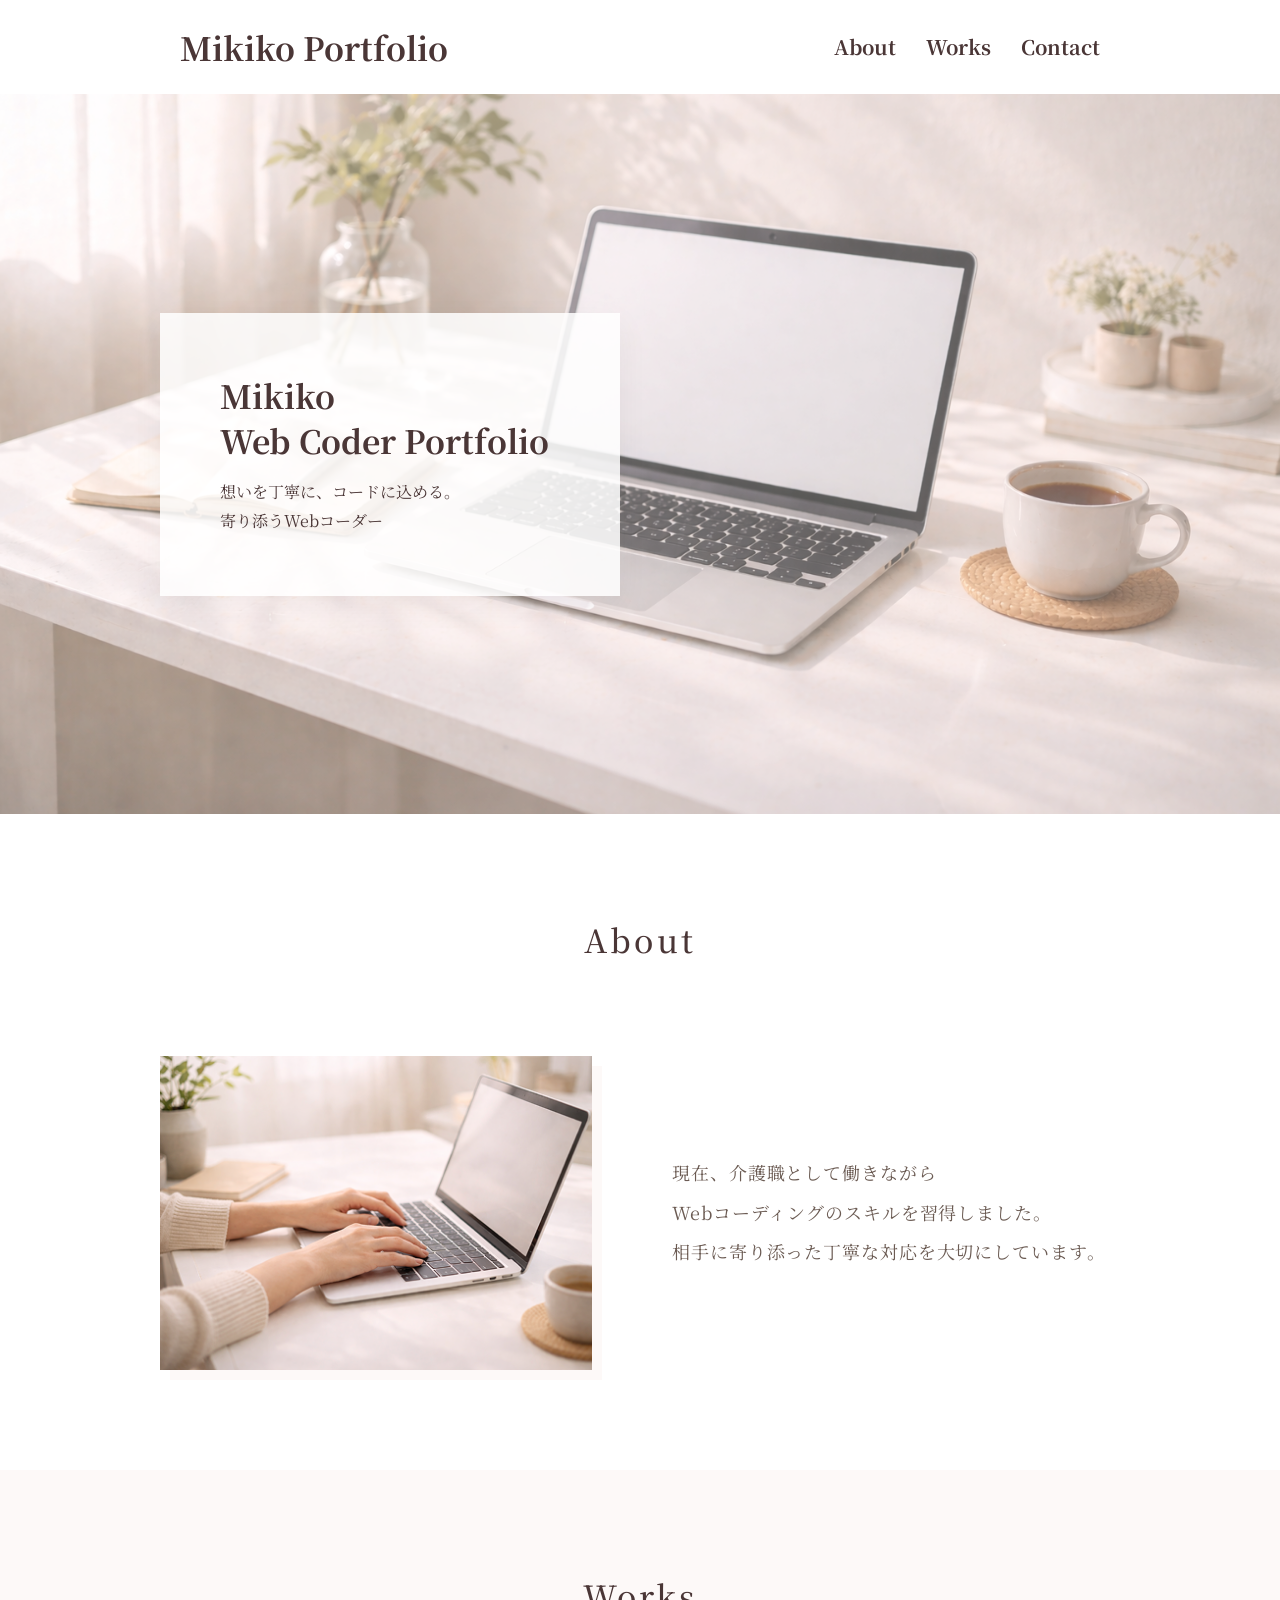
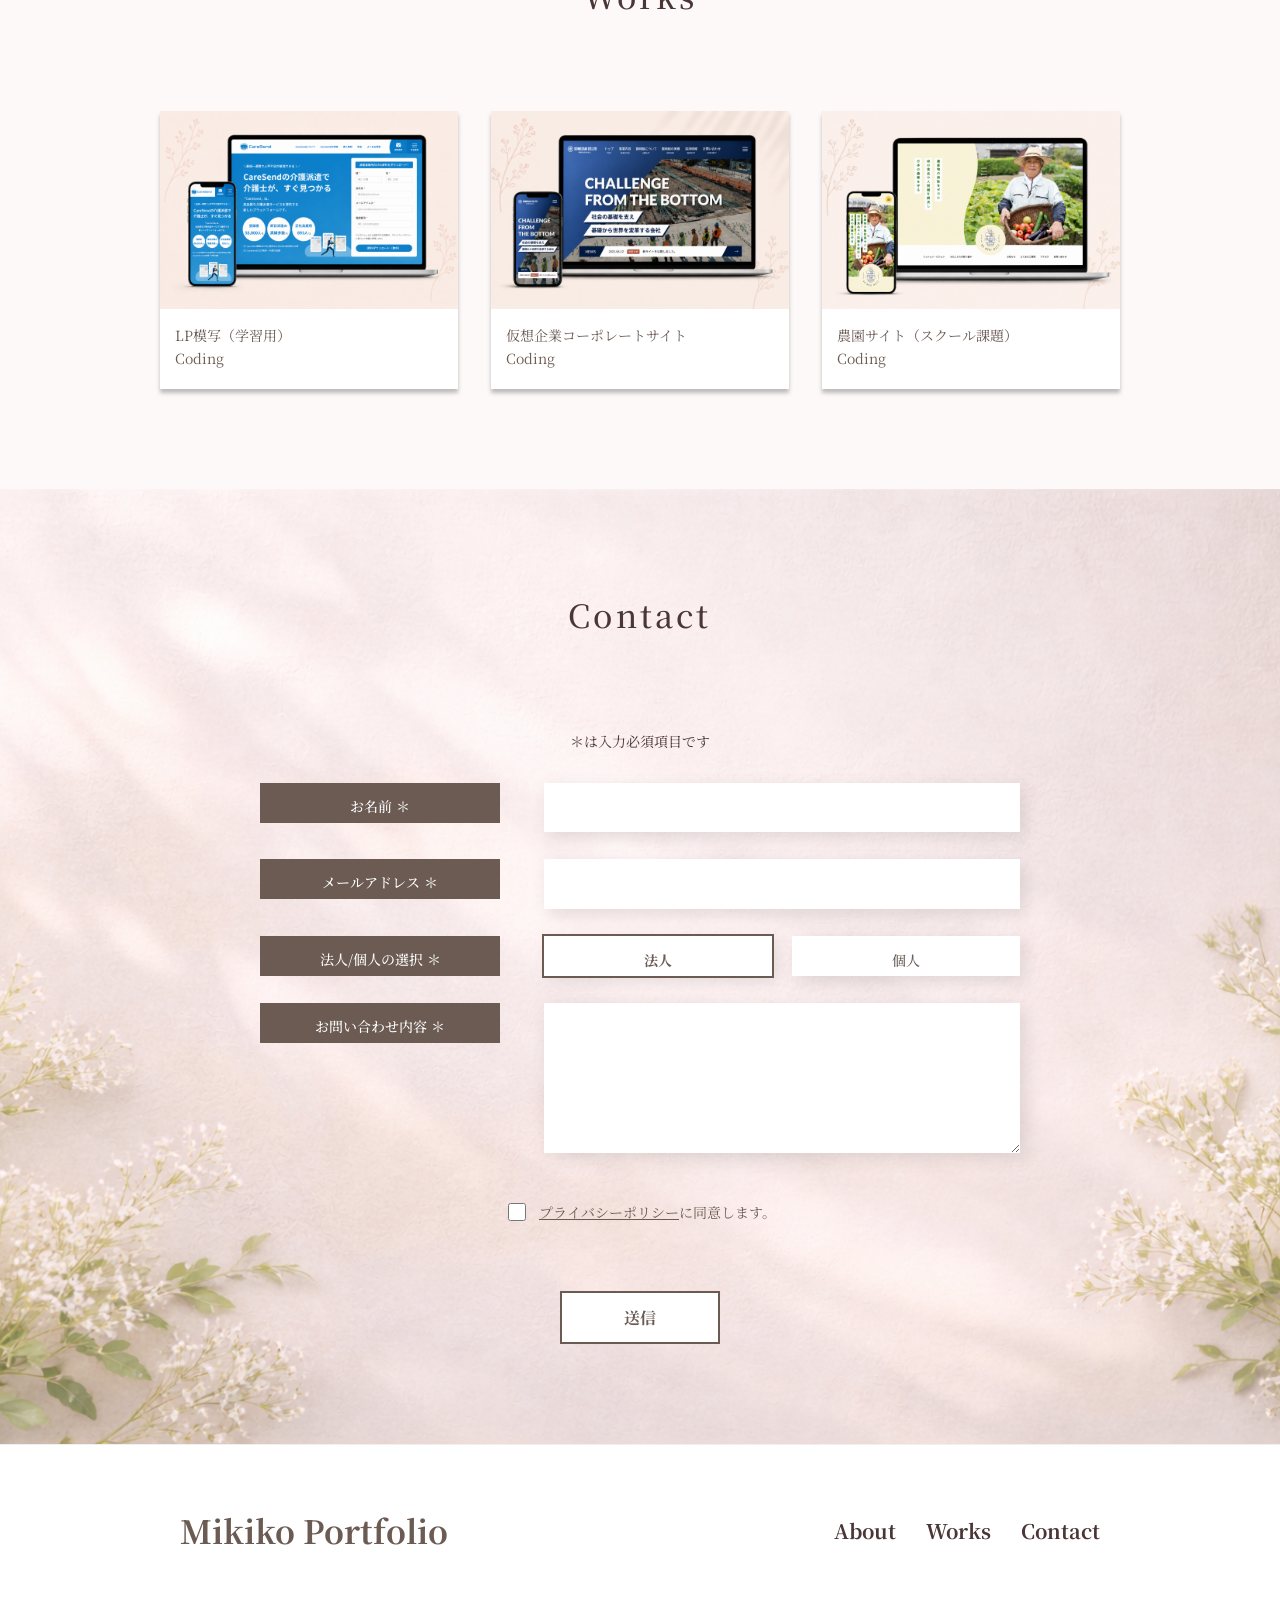
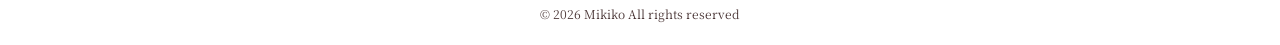
==== index.html @ df4f46ea "portfolio" ====
<!doctype html>
<html lang="ja">
  <head>
    <meta charset="UTF-8" />
    <meta name="viewport" content="width=device-width, initial-scale=1.0" />
    <meta name="robots" content="noindex" />
    <title>Mikiko Portfolio</title>
    <!-- Google　font読み込み -->
    <link rel="preconnect" href="https://fonts.googleapis.com" />
    <link rel="preconnect" href="https://fonts.gstatic.com" crossorigin />
    <link
      href="https://fonts.googleapis.com/css2?family=Noto+Serif+JP:wght@400;500;700&display=swap"
      rel="stylesheet"
    />
    <!-- CSS読み込み -->
    <link rel="stylesheet" href="./css/reset.css" />
    <link href="https://unpkg.com/aos@2.3.1/dist/aos.css" rel="stylesheet" />
    <link rel="stylesheet" href="./css/style.css" />
  </head>
  <body>
    <header class="header">
      <div class="header__inner">
        <div class="header__logo">
          <a href="index.html">Mikiko Portfolio </a>
        </div>
        <nav class="header__nav">
          <ul class="nav__list">
            <li class="nav__item"><a href="about.html">About</a></li>
            <li class="nav__item"><a href="works.html">Works</a></li>
            <li class="nav__item"><a href="contact.html">Contact</a></li>
          </ul>
        </nav>
        <div class="hamburger">
          <span class="hamburger__bar"></span>
          <span class="hamburger__bar"></span>
          <span class="hamburger__bar"></span>
        </div>
        <nav class="drawer__nav">
          <ul class="drawer__nav-list">
            <li class="drawer__nav-list">
              <a href="about.html">About</a>
              <span>私について</span>
            </li>
            <li class="drawer__nav-list">
              <a href="works.html">Works</a>
              <span>制作実績</span>
            </li>
            <li class="drawer__nav-list">
              <a href="contact.html">Contact</a>
              <span>お問い合わせ</span>
            </li>
          </ul>
        </nav>
        <div class="drawer__overlay"></div>
      </div>
    </header>

    <main>
      <section class="mv">
        <div class="mv__bg"></div>
        <div class="mv__inner">
          <div class="mv__content">
            <p class="mv__title">
              Mikiko <br />
              Web Coder Portfolio
            </p>
            <p class="mv__text">
              想いを丁寧に、コードに込める。<br />
              寄り添うWebコーダー
            </p>
          </div>
        </div>
      </section>

      <section id="about" class="about" data-aos="fade-up">
        <div class="about__inner">
          <h2 class="sec__ttl">About</h2>
          <div class="about__content">
            <div
              class="about__image"
              data-aos="fade-right"
              data-aos-duration="1200"
            >
              <img src="./img/about__image.png" alt="優雅な作業の瞬間" />
            </div>
            <div
              class="about__text"
              data-aos="fade-left"
              data-aos-duration="1200"
              data-aos-delay="200"
            >
              現在、介護職として働きながら<br />
              Webコーディングのスキルを習得しました。 <br />
              相手に寄り添った丁寧な対応を大切にしています。
            </div>
          </div>
        </div>
      </section>

      <section id="works" class="works" data-aos="fade-up">
        <div class="works__inner">
          <h2 class="sec__ttl">Works</h2>
          <div class="works__content">
            <ul class="works__list">
              <li class="works__item" data-aos="fade-up" data-aos-delay="100">
                <div class="works__imge">
                  <a href="./img/works_1 (1).png" class="js-modal">
                    <img src="./img/works__image4.png" alt="" />
                  </a>
                </div>
                <p class="works__text">
                  LP模写（学習用） <br />
                  Coding
                </p>
              </li>
              <li class="works__item" data-aos="fade-up" data-aos-delay="200">
                <div class="works__imge">
                  <a href="./img/works_1 (2).png" class="js-modal">
                    <img src="./img/works__image5.png" alt=""
                  /></a>
                </div>
                <p class="works__text">
                  仮想企業コーポレートサイト <br />
                  Coding
                </p>
              </li>
              <li class="works__item" data-aos="fade-up" data-aos-delay="300">
                <div class="works__imge">
                  <a href="./img/works_1 (3).png" class="js-modal">
                    <img src="./img/works__image6.png" alt=""
                  /></a>
                </div>
                <p class="works__text">
                  農園サイト（スクール課題） <br />
                  Coding
                </p>
              </li>
            </ul>
          </div>
        </div>
      </section>

      <section id="contact" class="contact" data-aos="fade-up">
        <div class="contact__inner">
          <h2 class="sec__ttl">Contact</h2>
          <div
            class="frm-container"
            data-aos="zoom-in-up"
            data-aos-duration="1000"
          >
            <p class="contact__text">＊は入力必須項目です</p>
            <div class="form-inner">
              <div class="form-group">
                <label for="your-name">お名前 ＊</label>
                <input type="text" id="your-name" name="your-name" />
              </div>
              <div class="form-group">
                <label for="your-email">メールアドレス ＊</label>
                <input type="email" id="your-email" name="your-email" />
              </div>
              <div class="form-group">
                <label for="your-name">法人/個人の選択 ＊</label>
                <div class="form-select">
                  <div class="form-radio">
                    <input
                      type="radio"
                      id="type-corporete"
                      name="your-type"
                      value="法人"
                      checked
                    />
                    <label for="type-corporete">法人</label>
                  </div>
                  <div class="form-radio">
                    <input
                      type="radio"
                      id="type-individual"
                      name="your-type"
                      value="個人"
                    />
                    <label for="type-individual">個人</label>
                  </div>
                </div>
              </div>
              <div class="form-group">
                <label for="your-message">お問い合わせ内容 ＊</label>
                <textarea id="your-massage" name="your-messge"></textarea>
              </div>

              <div class="form-privacy">
                <label class="form-privacy__label">
                  <input type="checkbox" name="privacy" required />
                  <span class="form-privacy__text">
                    <a href="privacy.html" target="_blank"
                      >プライバシーポリシー</a
                    >に同意します。
                  </span>
                </label>
              </div>

              <button type="submit" class="form-btn">送信</button>
            </div>
          </div>
        </div>
      </section>
    </main>

    <footer class="footer">
      <div class="footer__inner">
        <div class="footer__logo">
          <a href="index.html"></a>Mikiko Portfolio
        </div>
        <nav class="footer__nav">
          <ul class="footer__list">
            <li class="footer__item"><a href="#about">About</a></li>
            <li class="footer__item"><a href="#works">Works</a></li>
            <li class="footer__item"><a href="#contact">Contact</a></li>
          </ul>
        </nav>

        <p class="footer__copyright">
          <small>© 2026 Mikiko All rights reserved</small>
        </p>
      </div>
    </footer>
    <script src="./js/script.js"></script>
    <script src="https://unpkg.com/aos@2.3.1/dist/aos.js"></script>
    <script>
      AOS.init({
        offset: 100, // スクロールしてから動くまでの距離
        duration: 1000, // アニメーションにかける時間(ミリ秒)
        easing: "ease", // 動き方
        once: true, // 一回きり（スクロールを戻しても消えない）
      });
    </script>
  </body>
</html>
---- css/style.css ----
@charset "UTF-8";
/* ===========================
 ここから About ページ専用のスタイル
   =========================== */
.about-page .mv {
  position: relative;
  height: 720px;
  width: 100%;
  overflow: hidden;
  display: -webkit-box;
  display: -ms-flexbox;
  display: flex;
  -webkit-box-align: center;
      -ms-flex-align: center;
          align-items: center;
}
.about-page .mv__bg {
  position: absolute;
  top: 0;
  left: 0;
  width: 100%;
  height: 100%;
  background: url("../img/about__mv.png") center/cover no-repeat;
  -webkit-animation: mvZoom 20s ease-in-out infinite;
          animation: mvZoom 20s ease-in-out infinite;
  z-index: 1;
}
.about-page .mv::after {
  content: "";
  position: absolute;
  inset: 0;
  background: rgba(255, 255, 255, 0.3);
  z-index: 2;
}
.about-page .mv__inner {
  position: relative;
  z-index: 10;
  width: 100%;
  max-width: 1000px;
  margin: 0 auto;
  padding: 0 20px;
}
.about-page .mv__content {
  background-color: rgba(255, 255, 255, 0.85);
  padding: 60px;
  width: 320px;
  -webkit-box-shadow: 0 10px 30px rgba(0, 0, 0, 0.05);
          box-shadow: 0 10px 30px rgba(0, 0, 0, 0.05);
  -webkit-animation: fadeUp 1.5s ease forwards;
          animation: fadeUp 1.5s ease forwards;
}
@media screen and (min-width: 1025px) {
  .about-page .mv__content {
    width: 460px;
  }
}
.about-page .mv__title {
  font-size: 26px;
  font-weight: 700;
  line-height: 1.4;
  margin-bottom: 16px;
}
.about-page .mv__title::after {
  content: "";
  display: block;
  width: 40px;
  height: 2px;
  background: #e8b8ad;
  margin-top: 10px;
  margin-left: auto;
  margin-right: auto;
}
@media screen and (min-width: 768px) {
  .about-page .mv__title::after {
    margin-left: 0;
  }
}
@media screen and (min-width: 1025px) {
  .about-page .mv__title {
    font-size: 32px;
  }
}
.about-page .mv__text {
  font-size: 16px;
  line-height: 1.8;
}
@-webkit-keyframes mvZoom {
  0% {
    -webkit-transform: scale(1);
            transform: scale(1);
  }
  50% {
    -webkit-transform: scale(1.1);
            transform: scale(1.1);
  }
  100% {
    -webkit-transform: scale(1);
            transform: scale(1);
  }
}
@keyframes mvZoom {
  0% {
    -webkit-transform: scale(1);
            transform: scale(1);
  }
  50% {
    -webkit-transform: scale(1.1);
            transform: scale(1.1);
  }
  100% {
    -webkit-transform: scale(1);
            transform: scale(1);
  }
}
@-webkit-keyframes fadeUp {
  from {
    opacity: 0;
    -webkit-transform: translateY(30px);
            transform: translateY(30px);
  }
  to {
    opacity: 1;
    -webkit-transform: translateY(0);
            transform: translateY(0);
  }
}
@keyframes fadeUp {
  from {
    opacity: 0;
    -webkit-transform: translateY(30px);
            transform: translateY(30px);
  }
  to {
    opacity: 1;
    -webkit-transform: translateY(0);
            transform: translateY(0);
  }
}
@media screen and (max-width: 768px) {
  .about-page .mv {
    height: 450px;
  }
  .about-page .mv__content {
    padding: 24px;
    margin: 0 auto;
    text-align: center;
  }
  .about-page .mv__title {
    font-size: 24px;
  }
  .about-page .mv__text {
    font-size: 18px;
  }
}
.about-page {
  /* ===========================
  skills スキル
   =========================== */
}
.about-page .skills {
  padding: 100px 0;
  background-color: #fff;
}
.about-page .skills__inner {
  max-width: 1000px;
  margin: 0 auto;
  padding: 0 20px;
}
.about-page .skills__list {
  display: -webkit-box;
  display: -ms-flexbox;
  display: flex;
  -webkit-box-pack: justify;
      -ms-flex-pack: justify;
          justify-content: space-between;
  gap: 20px;
}
@media screen and (max-width: 767px) {
  .about-page .skills__list {
    -webkit-box-orient: vertical;
    -webkit-box-direction: normal;
        -ms-flex-direction: column;
            flex-direction: column;
    -webkit-box-align: center;
        -ms-flex-align: center;
            align-items: center;
  }
}
.about-page .skills__item {
  -webkit-box-flex: 0;
      -ms-flex: 0 0 23%;
          flex: 0 0 23%;
  text-align: center;
  padding-bottom: 20px;
}
@media screen and (max-width: 767px) {
  .about-page .skills__item {
    width: 100%;
  }
}
.about-page .skills__icon {
  width: 100px;
  height: 100px;
  margin: 0 auto 20px;
  display: -webkit-box;
  display: -ms-flexbox;
  display: flex;
  -webkit-box-align: center;
      -ms-flex-align: center;
          align-items: center;
  -webkit-box-pack: center;
      -ms-flex-pack: center;
          justify-content: center;
}
.about-page .skills__icon img {
  width: 150px;
  height: auto;
  display: block;
}
.about-page .skills__title {
  font-size: 16px;
  font-weight: bold;
  margin-bottom: 15px;
  line-height: 1.4;
}
.about-page .skills__text {
  font-size: 14px;
  line-height: 1.6;
}
.about-page {
  /* ===========================
   制作スタンス
   =========================== */
}
.about-page .stance {
  padding: 100px 0 0;
  background-color: #FDF9F8;
}
.about-page .stance__inner {
  max-width: 1000px;
  margin: 0 auto;
  padding: 0 20px;
}
.about-page .stance__content {
  display: -webkit-box;
  display: -ms-flexbox;
  display: flex;
  -webkit-box-align: center;
      -ms-flex-align: center;
          align-items: center;
  -webkit-box-pack: center;
      -ms-flex-pack: center;
          justify-content: center;
  gap: 50px;
}
@media screen and (max-width: 767px) {
  .about-page .stance__content {
    -webkit-box-orient: vertical;
    -webkit-box-direction: normal;
        -ms-flex-direction: column;
            flex-direction: column;
    gap: 30px;
  }
}
.about-page .stance__image {
  -webkit-box-flex: 0;
      -ms-flex: 0 0 50%;
          flex: 0 0 50%;
  position: relative;
  margin-right: calc(50% - 50vw);
  width: auto;
}
.about-page .stance__image img {
  width: 100%;
  height: auto;
  display: block;
  -o-object-fit: cover;
     object-fit: cover;
  mask-image: -webkit-gradient(linear, right top, left top, color-stop(80%, black), to(transparent));
  mask-image: linear-gradient(to left, black 80%, transparent 100%);
  -webkit-mask-image: -webkit-gradient(linear, right top, left top, color-stop(80%, black), to(transparent));
  -webkit-mask-image: linear-gradient(to left, black 80%, transparent 100%);
}
.about-page .stance__text {
  -webkit-box-flex: 1;
      -ms-flex: 1;
          flex: 1;
  text-align: left;
  font-family: "Noto Serif JP", serif;
  font-size: 16px;
  line-height: 2.2;
  color: #6B5B53;
  letter-spacing: 0.05em;
}
@media screen and (min-width: 1025px) {
  .about-page .stance__text {
    font-size: 18px;
  }
}
.about-page {
  /* ===========================
    profile 目標
   =========================== */
}
.about-page .profile {
  padding: 80px 0;
}
.about-page .profile__inner {
  width: min(100% - 40px, 1080px);
  margin: 0 auto;
  display: grid;
  grid-template-columns: 1fr;
  gap: 60px;
  position: relative;
}
@media screen and (min-width: 1025px) {
  .about-page .profile__inner {
    grid-template-columns: 1fr 1fr;
    gap: 48px;
  }
}
.about-page .profile__inner::before {
  content: "";
  position: absolute;
  top: 0;
  bottom: 0;
  left: 50%;
  width: 1px;
  background: #e8ddd8;
}
@media screen and (max-width: 767px) {
  .about-page .profile__inner::before {
    display: none;
  }
}
.about-page .profile__block {
  display: -webkit-box;
  display: -ms-flexbox;
  display: flex;
  -webkit-box-align: center;
      -ms-flex-align: center;
          align-items: center;
  -webkit-box-pack: justify;
      -ms-flex-pack: justify;
          justify-content: space-between;
  gap: 32px;
}
@media screen and (min-width: 1025px) {
  .about-page .profile__block {
    -webkit-box-pack: justify;
        -ms-flex-pack: justify;
            justify-content: space-between;
  }
}
.about-page .profile .sec__ttl {
  text-align: left;
}
.about-page .profile .sec__ttl::after {
  content: "";
  display: block;
  width: 40px;
  height: 2px;
  background: #e8b8ad;
  margin-top: 10px;
}
.about-page .profile__text {
  font-size: 14px;
  line-height: 2;
}
.about-page .profile__image {
  -ms-flex-negative: 0;
      flex-shrink: 0;
  overflow: hidden;
}
.about-page .profile__image img {
  width: 100%;
  height: 100%;
  -o-object-fit: cover;
     object-fit: cover;
  display: block;
}
.about-page .profile__image--square {
  width: 180px;
  height: 180px;
}
.about-page .profile__image--circle {
  width: 180px;
  height: 180px;
  border-radius: 50%;
}
.about-page {
  /* ===========================
  thanks セクション（インナー幅に合わせる版）
  =========================== */
}
.about-page .thanks {
  background: #fdf6f5;
  padding: 80px 0;
}
.about-page .thanks__inner {
  /* 他のセクションと共通のインナー幅に合わせる */
  width: min(100% - 40px, 1080px);
  margin: 0 auto;
  display: -webkit-box;
  display: -ms-flexbox;
  display: flex;
  -webkit-box-orient: horizontal;
  -webkit-box-direction: normal;
      -ms-flex-direction: row;
          flex-direction: row;
  -webkit-box-pack: justify;
      -ms-flex-pack: justify;
          justify-content: space-between;
  -webkit-box-align: center;
      -ms-flex-align: center;
          align-items: center;
}
.about-page .thanks__icon {
  width: 60px;
  height: auto;
  -ms-flex-negative: 0;
      flex-shrink: 0;
}
.about-page .thanks__icon:first-child {
  -webkit-transform: rotate(10deg);
          transform: rotate(10deg);
}
.about-page .thanks__icon:last-child {
  -webkit-transform: scaleX(-1) rotate(10deg);
          transform: scaleX(-1) rotate(10deg);
}
.about-page .thanks__text {
  text-align: center;
  /* テキストがアイコンに近すぎないよう、最低限の余白を確保 */
  padding: 0 20px;
}
.about-page .thanks__text p {
  font-size: 15px;
  line-height: 2;
  margin: 0;
  color: #5c514d;
}
.about-page {
  /* スマホ用調整 */
}
@media screen and (max-width: 767px) {
  .about-page .thanks {
    padding: 50px 0;
  }
  .about-page .thanks__inner {
    /* スマホでは間隔を space-between ではなく gap に戻すと綺麗です */
    -webkit-box-pack: center;
        -ms-flex-pack: center;
            justify-content: center;
    gap: 20px;
  }
  .about-page .thanks__icon {
    width: 35px;
  }
  .about-page .thanks__text p {
    font-size: 13px;
  }
}

/* ===========================
 ここから Works ページ専用のスタイル
   =========================== */
.works-page .mv {
  position: relative;
  height: 720px;
  width: 100%;
  overflow: hidden;
  display: -webkit-box;
  display: -ms-flexbox;
  display: flex;
  -webkit-box-align: center;
      -ms-flex-align: center;
          align-items: center;
}
.works-page .mv__bg {
  position: absolute;
  top: 0;
  left: 0;
  width: 100%;
  height: 100%;
  background: url("../img/works_mv.png") center/cover no-repeat;
  -webkit-animation: mvZoom 20s ease-in-out infinite;
          animation: mvZoom 20s ease-in-out infinite;
  z-index: 1;
}
.works-page .mv::after {
  content: "";
  position: absolute;
  inset: 0;
  background: rgba(255, 255, 255, 0.3);
  z-index: 2;
}
.works-page .mv__inner {
  position: relative;
  z-index: 10;
  width: 100%;
  max-width: 1000px;
  margin: 0 auto;
  padding: 0 20px;
}
.works-page .mv__content {
  background-color: rgba(255, 255, 255, 0.85);
  padding: 60px;
  width: 320px;
  -webkit-box-shadow: 0 10px 30px rgba(0, 0, 0, 0.05);
          box-shadow: 0 10px 30px rgba(0, 0, 0, 0.05);
  -webkit-animation: fadeUp 1.5s ease forwards;
          animation: fadeUp 1.5s ease forwards;
}
@media screen and (min-width: 1025px) {
  .works-page .mv__content {
    width: 460px;
  }
}
.works-page .mv__title {
  font-size: 26px;
  font-weight: 700;
  line-height: 1.4;
  margin-bottom: 16px;
}
.works-page .mv__title::after {
  content: "";
  display: block;
  width: 40px;
  height: 2px;
  background: #e8b8ad;
  margin-top: 10px;
  margin-left: auto;
  margin-right: auto;
}
@media screen and (min-width: 768px) {
  .works-page .mv__title::after {
    margin-left: 0;
  }
}
@media screen and (min-width: 1025px) {
  .works-page .mv__title {
    font-size: 32px;
  }
}
.works-page .mv__text {
  font-size: 16px;
  line-height: 1.8;
}
@keyframes mvZoom {
  0% {
    -webkit-transform: scale(1);
            transform: scale(1);
  }
  50% {
    -webkit-transform: scale(1.1);
            transform: scale(1.1);
  }
  100% {
    -webkit-transform: scale(1);
            transform: scale(1);
  }
}
@keyframes fadeUp {
  from {
    opacity: 0;
    -webkit-transform: translateY(30px);
            transform: translateY(30px);
  }
  to {
    opacity: 1;
    -webkit-transform: translateY(0);
            transform: translateY(0);
  }
}
@media screen and (max-width: 768px) {
  .works-page .mv {
    height: 450px;
  }
  .works-page .mv__content {
    padding: 24px;
    margin: 0 auto;
    text-align: center;
  }
  .works-page .mv__title {
    font-size: 24px;
  }
  .works-page .mv__text {
    font-size: 18px;
  }
}
.works-page {
  /* ===========================
    Works ページ専用スタイル修正
    =========================== */
}
.works-page .works__dtl {
  padding: 80px 0;
  background-color: #fff;
}
.works-page .works__dtl-inner {
  width: min(100% - 40px, 1080px);
  margin: 0 auto;
}
.works-page .works__dtl-content {
  margin-top: 60px;
  display: -webkit-box;
  display: -ms-flexbox;
  display: flex;
  -webkit-box-orient: vertical;
  -webkit-box-direction: normal;
      -ms-flex-direction: column;
          flex-direction: column;
  gap: 80px;
}
@media screen and (min-width: 1025px) {
  .works-page .works__dtl-content {
    gap: 120px;
  }
}
.works-page .works-item {
  display: -webkit-box;
  display: -ms-flexbox;
  display: flex;
  -webkit-box-orient: vertical;
  -webkit-box-direction: normal;
      -ms-flex-direction: column;
          flex-direction: column;
  gap: 24px;
}
@media screen and (min-width: 1025px) {
  .works-page .works-item {
    -webkit-box-orient: horizontal;
    -webkit-box-direction: normal;
        -ms-flex-direction: row;
            flex-direction: row;
    -webkit-box-align: start;
        -ms-flex-align: start;
            align-items: flex-start;
    gap: 60px;
  }
}
.works-page .works-item__image {
  width: 100%;
}
@media screen and (min-width: 1025px) {
  .works-page .works-item__image {
    width: 50%;
  }
}
.works-page .works-item__image img {
  width: 100%;
  height: auto;
  display: block;
  -webkit-transition: -webkit-transform 0.3s ease;
  transition: -webkit-transform 0.3s ease;
  transition: transform 0.3s ease;
  transition: transform 0.3s ease, -webkit-transform 0.3s ease;
  border-radius: 5px;
}
.works-page .works-item__image img:hover {
  -webkit-transform: scale(1.02);
          transform: scale(1.02);
}
.works-page .works-item__body {
  width: 100%;
}
@media screen and (min-width: 1025px) {
  .works-page .works-item__body {
    width: 50%;
  }
}
.works-page .works-item__title {
  font-size: 18px;
  font-weight: 700;
  line-height: 1.5;
  margin-bottom: 24px;
  color: #333;
}
@media screen and (min-width: 1025px) {
  .works-page .works-item__title {
    font-size: 22px;
  }
}
.works-page .works-item__info {
  margin-bottom: 30px;
}
.works-page .works-item__info-row {
  display: -webkit-box;
  display: -ms-flexbox;
  display: flex;
  font-size: 14px;
  line-height: 1.8;
  margin-bottom: 8px;
}
.works-page .works-item__info-row dt {
  font-weight: 700;
  width: 6em;
  -ms-flex-negative: 0;
      flex-shrink: 0;
}
.works-page .works-item__info-row dd {
  margin-left: 0;
  color: #555;
}
.works-page .works-item__text {
  font-size: 15px;
  line-height: 1.8;
  color: #444;
  text-align: justify;
}
@media screen and (max-width: 767px) {
  .works-page .works__dtl {
    padding: 50px 0;
  }
  .works-page .works__dtl-content {
    margin-top: 40px;
  }
  .works-page .works-item__title {
    margin-bottom: 16px;
  }
  .works-page .works-item__info {
    margin-bottom: 20px;
  }
}

/* ===========================
 ここから Works ページ専用のスタイル
   =========================== */
.contact-page .mv {
  position: relative;
  height: 720px;
  width: 100%;
  overflow: hidden;
  display: -webkit-box;
  display: -ms-flexbox;
  display: flex;
  -webkit-box-align: center;
      -ms-flex-align: center;
          align-items: center;
}
.contact-page .mv__bg {
  position: absolute;
  top: 0;
  left: 0;
  width: 100%;
  height: 100%;
  background: url("../img/contact_mv.png") center/cover no-repeat;
  -webkit-animation: mvZoom 20s ease-in-out infinite;
          animation: mvZoom 20s ease-in-out infinite;
  z-index: 1;
}
.contact-page .mv::after {
  content: "";
  position: absolute;
  inset: 0;
  background: rgba(255, 255, 255, 0.3);
  z-index: 2;
}
.contact-page .mv__inner {
  position: relative;
  z-index: 10;
  width: 100%;
  max-width: 1000px;
  margin: 0 auto;
  padding: 0 20px;
}
.contact-page .mv__content {
  background-color: rgba(255, 255, 255, 0.85);
  padding: 60px;
  width: 320px;
  -webkit-box-shadow: 0 10px 30px rgba(0, 0, 0, 0.05);
          box-shadow: 0 10px 30px rgba(0, 0, 0, 0.05);
  -webkit-animation: fadeUp 1.5s ease forwards;
          animation: fadeUp 1.5s ease forwards;
}
@media screen and (min-width: 1025px) {
  .contact-page .mv__content {
    width: 460px;
  }
}
.contact-page .mv__title {
  font-size: 26px;
  font-weight: 700;
  line-height: 1.4;
  margin-bottom: 16px;
}
.contact-page .mv__title::after {
  content: "";
  display: block;
  width: 40px;
  height: 2px;
  background: #e8b8ad;
  margin-top: 10px;
  margin-left: auto;
  margin-right: auto;
}
@media screen and (min-width: 768px) {
  .contact-page .mv__title::after {
    margin-left: 0;
  }
}
@media screen and (min-width: 1025px) {
  .contact-page .mv__title {
    font-size: 32px;
  }
}
.contact-page .mv__text {
  font-size: 16px;
  line-height: 1.8;
}
@keyframes mvZoom {
  0% {
    -webkit-transform: scale(1);
            transform: scale(1);
  }
  50% {
    -webkit-transform: scale(1.1);
            transform: scale(1.1);
  }
  100% {
    -webkit-transform: scale(1);
            transform: scale(1);
  }
}
@keyframes fadeUp {
  from {
    opacity: 0;
    -webkit-transform: translateY(30px);
            transform: translateY(30px);
  }
  to {
    opacity: 1;
    -webkit-transform: translateY(0);
            transform: translateY(0);
  }
}
@media screen and (max-width: 768px) {
  .contact-page .mv {
    height: 450px;
  }
  .contact-page .mv__content {
    padding: 24px;
    margin: 0 auto;
    text-align: center;
  }
  .contact-page .mv__title {
    font-size: 24px;
  }
  .contact-page .mv__text {
    font-size: 18px;
  }
}
.contact-page {
  /* ===========================
  skills スキル
   =========================== */
}
.contact-page .skills {
  padding: 100px 0;
  background-color: #fff;
}
.contact-page .skills__inner {
  max-width: 1000px;
  margin: 0 auto;
  padding: 0 20px;
}
.contact-page .skills__list {
  display: -webkit-box;
  display: -ms-flexbox;
  display: flex;
  -webkit-box-pack: justify;
      -ms-flex-pack: justify;
          justify-content: space-between;
  gap: 20px;
}
@media screen and (max-width: 767px) {
  .contact-page .skills__list {
    -webkit-box-orient: vertical;
    -webkit-box-direction: normal;
        -ms-flex-direction: column;
            flex-direction: column;
    -webkit-box-align: center;
        -ms-flex-align: center;
            align-items: center;
  }
}
.contact-page .skills__item {
  -webkit-box-flex: 0;
      -ms-flex: 0 0 23%;
          flex: 0 0 23%;
  text-align: center;
  padding-bottom: 20px;
}
@media screen and (max-width: 767px) {
  .contact-page .skills__item {
    width: 100%;
  }
}
.contact-page .skills__icon {
  width: 100px;
  height: 100px;
  margin: 0 auto 20px;
  display: -webkit-box;
  display: -ms-flexbox;
  display: flex;
  -webkit-box-align: center;
      -ms-flex-align: center;
          align-items: center;
  -webkit-box-pack: center;
      -ms-flex-pack: center;
          justify-content: center;
}
.contact-page .skills__icon img {
  width: 150px;
  height: auto;
  display: block;
}
.contact-page .skills__title {
  font-size: 16px;
  font-weight: bold;
  margin-bottom: 15px;
  line-height: 1.4;
}
.contact-page .skills__text {
  font-size: 14px;
  line-height: 1.6;
}
.contact-page {
  /* ===========================
   制作スタンス
   =========================== */
}
.contact-page .stance {
  padding: 100px 0 0;
  background-color: #FDF9F8;
}
.contact-page .stance__inner {
  max-width: 1000px;
  margin: 0 auto;
  padding: 0 20px;
}
.contact-page .stance__content {
  display: -webkit-box;
  display: -ms-flexbox;
  display: flex;
  -webkit-box-align: center;
      -ms-flex-align: center;
          align-items: center;
  -webkit-box-pack: center;
      -ms-flex-pack: center;
          justify-content: center;
  gap: 50px;
}
@media screen and (max-width: 767px) {
  .contact-page .stance__content {
    -webkit-box-orient: vertical;
    -webkit-box-direction: normal;
        -ms-flex-direction: column;
            flex-direction: column;
    gap: 30px;
  }
}
.contact-page .stance__image {
  -webkit-box-flex: 0;
      -ms-flex: 0 0 50%;
          flex: 0 0 50%;
  position: relative;
  margin-right: calc(50% - 50vw);
  width: auto;
}
.contact-page .stance__image img {
  width: 100%;
  height: auto;
  display: block;
  -o-object-fit: cover;
     object-fit: cover;
  mask-image: -webkit-gradient(linear, right top, left top, color-stop(80%, black), to(transparent));
  mask-image: linear-gradient(to left, black 80%, transparent 100%);
  -webkit-mask-image: -webkit-gradient(linear, right top, left top, color-stop(80%, black), to(transparent));
  -webkit-mask-image: linear-gradient(to left, black 80%, transparent 100%);
}
.contact-page .stance__text {
  -webkit-box-flex: 1;
      -ms-flex: 1;
          flex: 1;
  text-align: left;
  font-family: "Noto Serif JP", serif;
  font-size: 16px;
  line-height: 2.2;
  color: #6B5B53;
  letter-spacing: 0.05em;
}
@media screen and (min-width: 1025px) {
  .contact-page .stance__text {
    font-size: 18px;
  }
}
.contact-page {
  /* ===========================
    profile 目標
   =========================== */
}
.contact-page .profile {
  padding: 80px 0;
}
.contact-page .profile__inner {
  width: min(100% - 40px, 1080px);
  margin: 0 auto;
  display: grid;
  grid-template-columns: 1fr;
  gap: 60px;
  position: relative;
}
@media screen and (min-width: 1025px) {
  .contact-page .profile__inner {
    grid-template-columns: 1fr 1fr;
    gap: 48px;
  }
}
.contact-page .profile__inner::before {
  content: "";
  position: absolute;
  top: 0;
  bottom: 0;
  left: 50%;
  width: 1px;
  background: #e8ddd8;
}
@media screen and (max-width: 767px) {
  .contact-page .profile__inner::before {
    display: none;
  }
}
.contact-page .profile__block {
  display: -webkit-box;
  display: -ms-flexbox;
  display: flex;
  -webkit-box-align: center;
      -ms-flex-align: center;
          align-items: center;
  -webkit-box-pack: justify;
      -ms-flex-pack: justify;
          justify-content: space-between;
  gap: 32px;
}
@media screen and (min-width: 1025px) {
  .contact-page .profile__block {
    -webkit-box-pack: justify;
        -ms-flex-pack: justify;
            justify-content: space-between;
  }
}
.contact-page .profile .sec__ttl {
  text-align: left;
}
.contact-page .profile .sec__ttl::after {
  content: "";
  display: block;
  width: 40px;
  height: 2px;
  background: #e8b8ad;
  margin-top: 10px;
}
.contact-page .profile__text {
  font-size: 14px;
  line-height: 2;
}
.contact-page .profile__image {
  -ms-flex-negative: 0;
      flex-shrink: 0;
  overflow: hidden;
}
.contact-page .profile__image img {
  width: 100%;
  height: 100%;
  -o-object-fit: cover;
     object-fit: cover;
  display: block;
}
.contact-page .profile__image--square {
  width: 180px;
  height: 180px;
}
.contact-page .profile__image--circle {
  width: 180px;
  height: 180px;
  border-radius: 50%;
}
.contact-page {
  /* ===========================
  thanks
     =========================== */
}
.contact-page .thanks {
  background: #fdf6f5;
  padding: 50px 20px;
  display: -webkit-box;
  display: -ms-flexbox;
  display: flex;
  -webkit-box-pack: center;
      -ms-flex-pack: center;
          justify-content: center;
  -webkit-box-align: center;
      -ms-flex-align: center;
          align-items: center;
  gap: 30px;
}
.contact-page .thanks__icon {
  width: 50px;
  height: auto;
  -o-object-fit: contain;
     object-fit: contain;
}
.contact-page .thanks__icon:last-child {
  /* もし「左右反転させてから傾けたい」場合はこちら */
  -webkit-transform: scaleX(-1) rotate(-10deg);
          transform: scaleX(-1) rotate(-10deg);
}
.contact-page .thanks__text {
  text-align: center;
}
.contact-page .thanks__text p {
  font-size: 14px;
  line-height: 1.8;
  margin: 0;
  color: #666;
}
.contact-page {
  /* スマホ用：アイコンを小さくするか、非表示にする */
}
@media (max-width: 600px) {
  .contact-page .thanks {
    gap: 15px;
  }
  .contact-page .thanks__icon {
    width: 30px;
  }
  .contact-page .thanks__text p {
    font-size: 12px;
  }
}

*,
*::before,
*::after {
  -webkit-box-sizing: border-box;
          box-sizing: border-box;
  font-family: "Noto Serif JP", serif !important;
}

body {
  font-family: "Noto Sans JP", sans-serif;
  color: #4A3636;
  line-height: 1.6;
  background-color: #fff;
}

/* ===========================
共通部分
セクションタイトル 
   =========================== */
.sec__ttl {
  font-family: "Noto Serif JP", serif;
  text-align: center;
  font-style: 32px;
  font-weight: 500;
  margin-bottom: 80px;
}
@media screen and (min-width: 1025px) {
  .sec__ttl {
    font-size: 32px;
    margin-bottom: 90px;
    letter-spacing: 0.1em;
  }
}

/* ===========================
 header ヘッダー
   =========================== */
.header {
  width: 100%;
  background-color: #fff;
  position: sticky;
  top: 0;
  z-index: 100;
}
.header__inner {
  max-width: 960px;
  margin: 0 auto;
  padding: 20px;
  display: -webkit-box;
  display: -ms-flexbox;
  display: flex;
  -webkit-box-pack: justify;
      -ms-flex-pack: justify;
          justify-content: space-between;
  -webkit-box-align: center;
      -ms-flex-align: center;
          align-items: center;
}
.header__logo a {
  font-size: 20px;
  font-weight: 700;
  text-decoration: none;
}
@media screen and (min-width: 1025px) {
  .header__logo a {
    font-size: 32px;
    line-height: 1.7;
  }
}
.header__nav .nav__list {
  display: none;
}
@media screen and (min-width: 1025px) {
  .header__nav .nav__list {
    display: -webkit-box;
    display: -ms-flexbox;
    display: flex;
    gap: 30px;
    list-style: none;
  }
}
.header__nav .nav__item a {
  text-decoration: none;
  font-size: 20px;
  font-weight: 700;
  -webkit-transition: opacity 0.3s;
  transition: opacity 0.3s;
}
.header__nav .nav__item a:hover {
  opacity: 0.6;
}
.header .hamburger {
  width: 30px;
  height: 24px;
  position: relative;
  background: none;
  border: none;
  cursor: pointer;
  display: block;
  z-index: 101;
}
@media screen and (min-width: 768px) {
  .header .hamburger {
    display: none;
  }
}
.header .hamburger__bar {
  position: absolute;
  left: 0;
  width: 100%;
  height: 2px;
  background-color: #6B5B53;
  -webkit-transition: all 0.3s;
  transition: all 0.3s;
}
.header .hamburger__bar:nth-child(1) {
  top: 0;
}
.header .hamburger__bar:nth-child(2) {
  top: 50%;
  -webkit-transform: translateY(-50%);
          transform: translateY(-50%);
}
.header .hamburger__bar:nth-child(3) {
  bottom: 0;
}
.header .hamburger.is-open .hamburger__bar:nth-child(1) {
  -webkit-transform: translateY(11px) rotate(45deg);
          transform: translateY(11px) rotate(45deg);
}
.header .hamburger.is-open .hamburger__bar:nth-child(2) {
  opacity: 0;
}
.header .hamburger.is-open .hamburger__bar:nth-child(3) {
  -webkit-transform: translateY(-11px) rotate(-45deg);
          transform: translateY(-11px) rotate(-45deg);
}
.header .drawer__nav {
  position: fixed;
  top: 0;
  right: 0;
  width: 320px;
  height: 100vh;
  background-color: #fcf8f7;
  text-align: center;
  z-index: 100;
  padding: 0;
  -webkit-transform: translateX(100%);
          transform: translateX(100%);
  -webkit-transition: -webkit-transform 0.4s ease;
  transition: -webkit-transform 0.4s ease;
  transition: transform 0.4s ease;
  transition: transform 0.4s ease, -webkit-transform 0.4s ease;
}
.header .drawer__nav.is-open {
  -webkit-transform: translateX(0);
          transform: translateX(0);
}
.header .drawer__header {
  display: -webkit-box;
  display: -ms-flexbox;
  display: flex;
  -webkit-box-align: center;
      -ms-flex-align: center;
          align-items: center;
  -webkit-box-pack: justify;
      -ms-flex-pack: justify;
          justify-content: space-between;
  padding: 20px 24px;
  border-bottom: 1px solid rgba(0, 0, 0, 0.1);
}
.header .drawer__header .drawer__title {
  font-size: 14px;
  font-weight: 500;
  letter-spacing: 0.05em;
}
.header .drawer__nav-list {
  list-style: none;
  margin: 0;
  padding-top: 40px;
}
.header .drawer__nav-list li {
  padding: 40px 0;
  border-bottom: 1px solid #4A3636;
  cursor: pointer;
  -webkit-transition: background-color 0.2s ease;
  transition: background-color 0.2s ease;
}
.header .drawer__nav-list li:hover {
  background-color: rgba(0, 0, 0, 0.03);
}
.header .drawer__nav-list li a, .header .drawer__nav-list li > span:first-child, .header .drawer__nav-list li {
  display: block;
  font-size: 24px;
  font-weight: 600;
  margin-bottom: 8px;
}
.header .drawer__nav-list li span {
  display: block;
  font-size: 14px;
  opacity: 0.8;
  margin-top: 4px;
  letter-spacing: 0.08em;
}
.header .drawer__overlay {
  display: none;
  position: fixed;
  inset: 0;
  background-color: rgba(0, 0, 0, 0.3);
  z-index: 99;
}
.header .drawer__overlay.is-open {
  display: block;
}

.mv {
  position: relative;
  height: 720px;
  width: 100%;
  overflow: hidden;
  display: -webkit-box;
  display: -ms-flexbox;
  display: flex;
  -webkit-box-align: center;
      -ms-flex-align: center;
          align-items: center;
}
.mv__bg {
  position: absolute;
  top: 0;
  left: 0;
  width: 100%;
  height: 100%;
  background: url("../img/mv__bg.png") center/cover no-repeat;
  -webkit-animation: mvZoom 20s ease-in-out infinite;
          animation: mvZoom 20s ease-in-out infinite;
  z-index: 1;
}
.mv::after {
  content: "";
  position: absolute;
  inset: 0;
  background: rgba(255, 255, 255, 0.3);
  z-index: 2;
}
.mv__inner {
  position: relative;
  z-index: 10;
  width: 100%;
  max-width: 1000px;
  margin: 0 auto;
  padding: 0 20px;
}
.mv__content {
  background-color: rgba(255, 255, 255, 0.85);
  padding: 60px;
  width: 320px;
  -webkit-box-shadow: 0 10px 30px rgba(0, 0, 0, 0.05);
          box-shadow: 0 10px 30px rgba(0, 0, 0, 0.05);
  -webkit-animation: fadeUp 1.5s ease forwards;
          animation: fadeUp 1.5s ease forwards;
}
@media screen and (min-width: 1025px) {
  .mv__content {
    width: 460px;
  }
}
.mv__title {
  font-size: 26px;
  font-weight: 700;
  line-height: 1.4;
  margin-bottom: 16px;
}
@media screen and (min-width: 1025px) {
  .mv__title {
    font-size: 32px;
  }
}
.mv__text {
  font-size: 16px;
  line-height: 1.8;
}
@keyframes mvZoom {
  0% {
    -webkit-transform: scale(1);
            transform: scale(1);
  }
  50% {
    -webkit-transform: scale(1.1);
            transform: scale(1.1);
  }
  100% {
    -webkit-transform: scale(1);
            transform: scale(1);
  }
}
@keyframes fadeUp {
  from {
    opacity: 0;
    -webkit-transform: translateY(30px);
            transform: translateY(30px);
  }
  to {
    opacity: 1;
    -webkit-transform: translateY(0);
            transform: translateY(0);
  }
}

@media screen and (max-width: 768px) {
  .mv {
    height: 450px;
  }
  .mv__content {
    padding: 24px;
    margin: 0 auto;
    text-align: center;
  }
  .mv__title {
    font-size: 24px;
  }
  .mv__text {
    font-size: 18px;
  }
}
/* ===========================
about アバウト
   =========================== */
.about {
  padding: 100px 0;
  background-color: #fff;
}
.about__inner {
  max-width: 1000px;
  margin: 0 auto;
  padding: 0 20px;
}
.about__content {
  display: -webkit-box;
  display: -ms-flexbox;
  display: flex;
  -webkit-box-align: center;
      -ms-flex-align: center;
          align-items: center;
  -webkit-box-pack: center;
      -ms-flex-pack: center;
          justify-content: center;
  gap: 80px;
}
@media screen and (max-width: 767px) {
  .about__content {
    -webkit-box-orient: vertical;
    -webkit-box-direction: normal;
        -ms-flex-direction: column;
            flex-direction: column;
    gap: 30px;
  }
}
.about__image {
  -webkit-box-flex: 0;
      -ms-flex: 0 0 45%;
          flex: 0 0 45%;
}
.about__image img {
  width: 100%;
  height: auto;
  display: block;
  -webkit-box-shadow: 10px 10px 0px #FDF9F8;
          box-shadow: 10px 10px 0px #FDF9F8;
}
.about__text {
  -webkit-box-flex: 1;
      -ms-flex: 1;
          flex: 1;
  text-align: left;
  font-family: "Noto Serif JP", serif;
  font-size: 16px;
  line-height: 2.2;
  color: #6B5B53;
  letter-spacing: 0.05em;
}
@media screen and (min-width: 1025px) {
  .about__text {
    font-size: 18px;
  }
}

/* ===========================
works ワークス
   =========================== */
.works {
  padding: 100px 0;
  background-color: #FDF9F8;
}
.works__inner {
  max-width: 1000px;
  margin: 0 auto;
  padding: 0 20px;
}
.works__list {
  display: -webkit-box;
  display: -ms-flexbox;
  display: flex;
  -webkit-box-pack: justify;
      -ms-flex-pack: justify;
          justify-content: space-between;
  gap: 20px;
}
@media screen and (max-width: 767px) {
  .works__list {
    -webkit-box-orient: vertical;
    -webkit-box-direction: normal;
        -ms-flex-direction: column;
            flex-direction: column;
    -webkit-box-align: center;
        -ms-flex-align: center;
            align-items: center;
  }
}
.works__item {
  -webkit-box-flex: 0;
      -ms-flex: 0 0 31%;
          flex: 0 0 31%;
  background-color: #fff;
  padding-bottom: 20px;
  background-color: #fff;
  -webkit-box-shadow: 0 4px 4px 0 rgba(0, 0, 0, 0.25);
          box-shadow: 0 4px 4px 0 rgba(0, 0, 0, 0.25);
}
@media screen and (max-width: 767px) {
  .works__item {
    width: 100%;
    max-width: 350px;
  }
}
.works__imge {
  width: 100%;
  margin-bottom: 15px;
}
.works__imge img {
  width: 100%;
  height: auto;
  display: block;
}
.works__text {
  padding: 0 15px;
  font-size: 14px;
  line-height: 1.6;
  color: #6B5B53;
  font-family: "Noto Serif JP", serif;
}

/* ===========================
Works モーダル表示用のスタイル  
=========================== */
/* モーダル表示用のスタイル */
.modal {
  position: fixed;
  top: 0;
  left: 0;
  width: 100%;
  height: 100%;
  background-color: rgba(0, 0, 0, 0.8);
  display: -webkit-box;
  display: -ms-flexbox;
  display: flex;
  -webkit-box-pack: center;
      -ms-flex-pack: center;
          justify-content: center;
  -webkit-box-align: center;
      -ms-flex-align: center;
          align-items: center;
  z-index: 1000;
  opacity: 0;
  visibility: hidden;
  -webkit-transition: opacity 0.3s, visibility 0.3s;
  transition: opacity 0.3s, visibility 0.3s;
}
.modal.is-active {
  opacity: 1;
  visibility: visible;
}
.modal__content {
  max-width: 80%;
  max-height: 80%;
}
.modal__content img {
  width: 100%;
  height: auto;
  -o-object-fit: contain;
     object-fit: contain;
  border: 4px solid #fff;
}

/* クリックできることを示すためにカーソルを変える */
.js-modal {
  cursor: -webkit-zoom-in;
  cursor: zoom-in;
  display: block;
}

/* ===========================
contact  コンタクト
  =========================== */
.contact {
  padding: 60px 0;
  background: url(../img/contact__sp.png) center/cover no-repeat;
}
@media screen and (min-width: 1025px) {
  .contact {
    background-image: url("../img/contact__image.png");
    padding: 100px 0;
    background-size: cover;
    background-position: center;
  }
}
.contact__inner {
  max-width: 800px;
  margin: 0 auto;
  padding: 0 20px;
}
.contact__text {
  text-align: center;
  font-size: 14px;
  margin-bottom: 30px;
}

.form-inner {
  display: -webkit-box;
  display: -ms-flexbox;
  display: flex;
  -webkit-box-orient: vertical;
  -webkit-box-direction: normal;
      -ms-flex-direction: column;
          flex-direction: column;
  gap: 27px;
}

.form-group {
  display: -webkit-box;
  display: -ms-flexbox;
  display: flex;
  -webkit-box-orient: vertical;
  -webkit-box-direction: normal;
      -ms-flex-direction: column;
          flex-direction: column;
  gap: 10px;
}
@media screen and (min-width: 1025px) {
  .form-group {
    -webkit-box-orient: horizontal;
    -webkit-box-direction: normal;
        -ms-flex-direction: row;
            flex-direction: row;
    -webkit-box-align: start;
        -ms-flex-align: start;
            align-items: flex-start;
    gap: 44px;
  }
}
.form-group .form-select {
  display: -webkit-box;
  display: -ms-flexbox;
  display: flex;
  gap: 20px;
  -webkit-box-flex: 1;
      -ms-flex: 1;
          flex: 1;
}
.form-group .form-radio {
  -webkit-box-flex: 1;
      -ms-flex: 1;
          flex: 1;
  position: relative;
}
.form-group .form-radio input[type=radio] {
  display: none;
}
.form-group .form-radio label {
  display: block;
  width: 100%;
  background-color: #fff;
  color: #6B5B53;
  padding: 12px;
  text-align: center;
  cursor: pointer;
  font-family: "Noto Serif JP", serif;
  -webkit-transition: all 0.3s;
  transition: all 0.3s;
  border: 1px solid transparent;
  -webkit-box-shadow: 5px 5px 16px 0 rgba(96, 96, 96, 0.16);
          box-shadow: 5px 5px 16px 0 rgba(96, 96, 96, 0.16);
  -webkit-box-flex: 0;
      -ms-flex: none;
          flex: none;
}
.form-group .form-radio input[type=radio]:checked + label {
  outline: 2px solid #6B5B53;
  font-weight: 700;
}
.form-group label {
  width: 180px;
  height: 40px;
  background-color: #6B5B53;
  color: #fff;
  padding: 8px 15px;
  font-size: 14px;
  text-align: center;
  font-weight: 500;
}
@media screen and (min-width: 1025px) {
  .form-group label {
    -webkit-box-flex: 0;
        -ms-flex: 0 0 240px;
            flex: 0 0 240px;
    padding: 12px 20px;
  }
}
.form-group input,
.form-group textarea {
  -webkit-box-flex: 1;
      -ms-flex: 1;
          flex: 1;
  padding: 12px;
  border: none;
  background-color: #fff;
  font-family: "Noto Serif JP", serif;
  -webkit-box-shadow: 5px 5px 16px 0 rgba(96, 96, 96, 0.16);
          box-shadow: 5px 5px 16px 0 rgba(96, 96, 96, 0.16);
}
.form-group input:focus,
.form-group textarea:focus {
  outline: 1px solid #6B5B53;
}
.form-group textarea {
  height: 150px;
}

/* プライバシーポリシー */
.form-privacy {
  margin-top: 20px;
  display: -webkit-box;
  display: -ms-flexbox;
  display: flex;
  -webkit-box-pack: center;
      -ms-flex-pack: center;
          justify-content: center;
  width: 100%;
}
.form-privacy__label {
  background-color: transparent !important;
  color: #6B5B53 !important;
  width: auto !important;
  height: auto !important;
  display: -webkit-inline-box !important;
  display: -ms-inline-flexbox !important;
  display: inline-flex !important;
  -webkit-box-align: center;
      -ms-flex-align: center;
          align-items: center;
  -webkit-box-pack: center;
      -ms-flex-pack: center;
          justify-content: center;
  cursor: pointer;
  font-weight: 500;
  gap: 10px;
}
.form-privacy__label input[type=checkbox] {
  width: 18px;
  height: 18px;
  cursor: pointer;
  accent-color: #6B5B53;
}
.form-privacy__text {
  font-size: 14px;
}
.form-privacy__text a {
  color: #6B5B53;
  text-decoration: underline;
  -webkit-transition: opacity 0.3s;
  transition: opacity 0.3s;
}
.form-privacy__text a:hover {
  opacity: 0.7;
}

.form-btn {
  margin: 40px auto 0;
  display: block;
  width: 160px;
  padding: 12px;
  border: 2px solid #6B5B53;
  background-color: #fff;
  color: #6B5B53;
  font-size: 16px;
  font-weight: 700;
  -webkit-transition: all 0.3s;
  transition: all 0.3s;
}
.form-btn:hover {
  background-color: #6B5B53;
  color: #fff;
}

/* ===========================
 footer フッター
=========================== */
.footer {
  padding: 60px 0 20px;
  background-color: #fff;
  border-top: 1px solid #f0f0f0;
}
.footer__inner {
  max-width: 960px;
  margin: 0 auto;
  padding: 0 20px;
  display: -webkit-box;
  display: -ms-flexbox;
  display: flex;
  -webkit-box-pack: justify;
      -ms-flex-pack: justify;
          justify-content: space-between;
  -webkit-box-align: center;
      -ms-flex-align: center;
          align-items: center;
  -ms-flex-wrap: wrap;
      flex-wrap: wrap;
}
.footer__logo {
  font-family: "Noto Serif JP", serif;
  font-size: 32px;
  font-weight: 700;
  color: #6B5B53;
}
.footer__nav .footer__list {
  display: -webkit-box;
  display: -ms-flexbox;
  display: flex;
  gap: 30px;
  list-style: none;
}
.footer__nav .footer__item:hover {
  opacity: 0.6;
}
.footer__nav .footer__item a {
  font-family: "Noto Serif JP", serif;
  font-size: 20px;
  font-weight: 700;
  cursor: pointer;
  -webkit-transition: opacity 0.3s;
  transition: opacity 0.3s;
}
.footer__copyright {
  width: 100%;
  text-align: center;
  margin-top: 40px;
  font-size: 18px;
  font-family: "Noto Serif JP", serif;
}
.footer__copyright small {
  font-size: 12px;
}

@media screen and (max-width: 767px) {
  .footer__inner {
    -webkit-box-orient: vertical;
    -webkit-box-direction: normal;
        -ms-flex-direction: column;
            flex-direction: column;
    gap: 30px;
  }
  .footer__nav .footer__list {
    gap: 20px;
  }
}/*# sourceMappingURL=style.css.map */
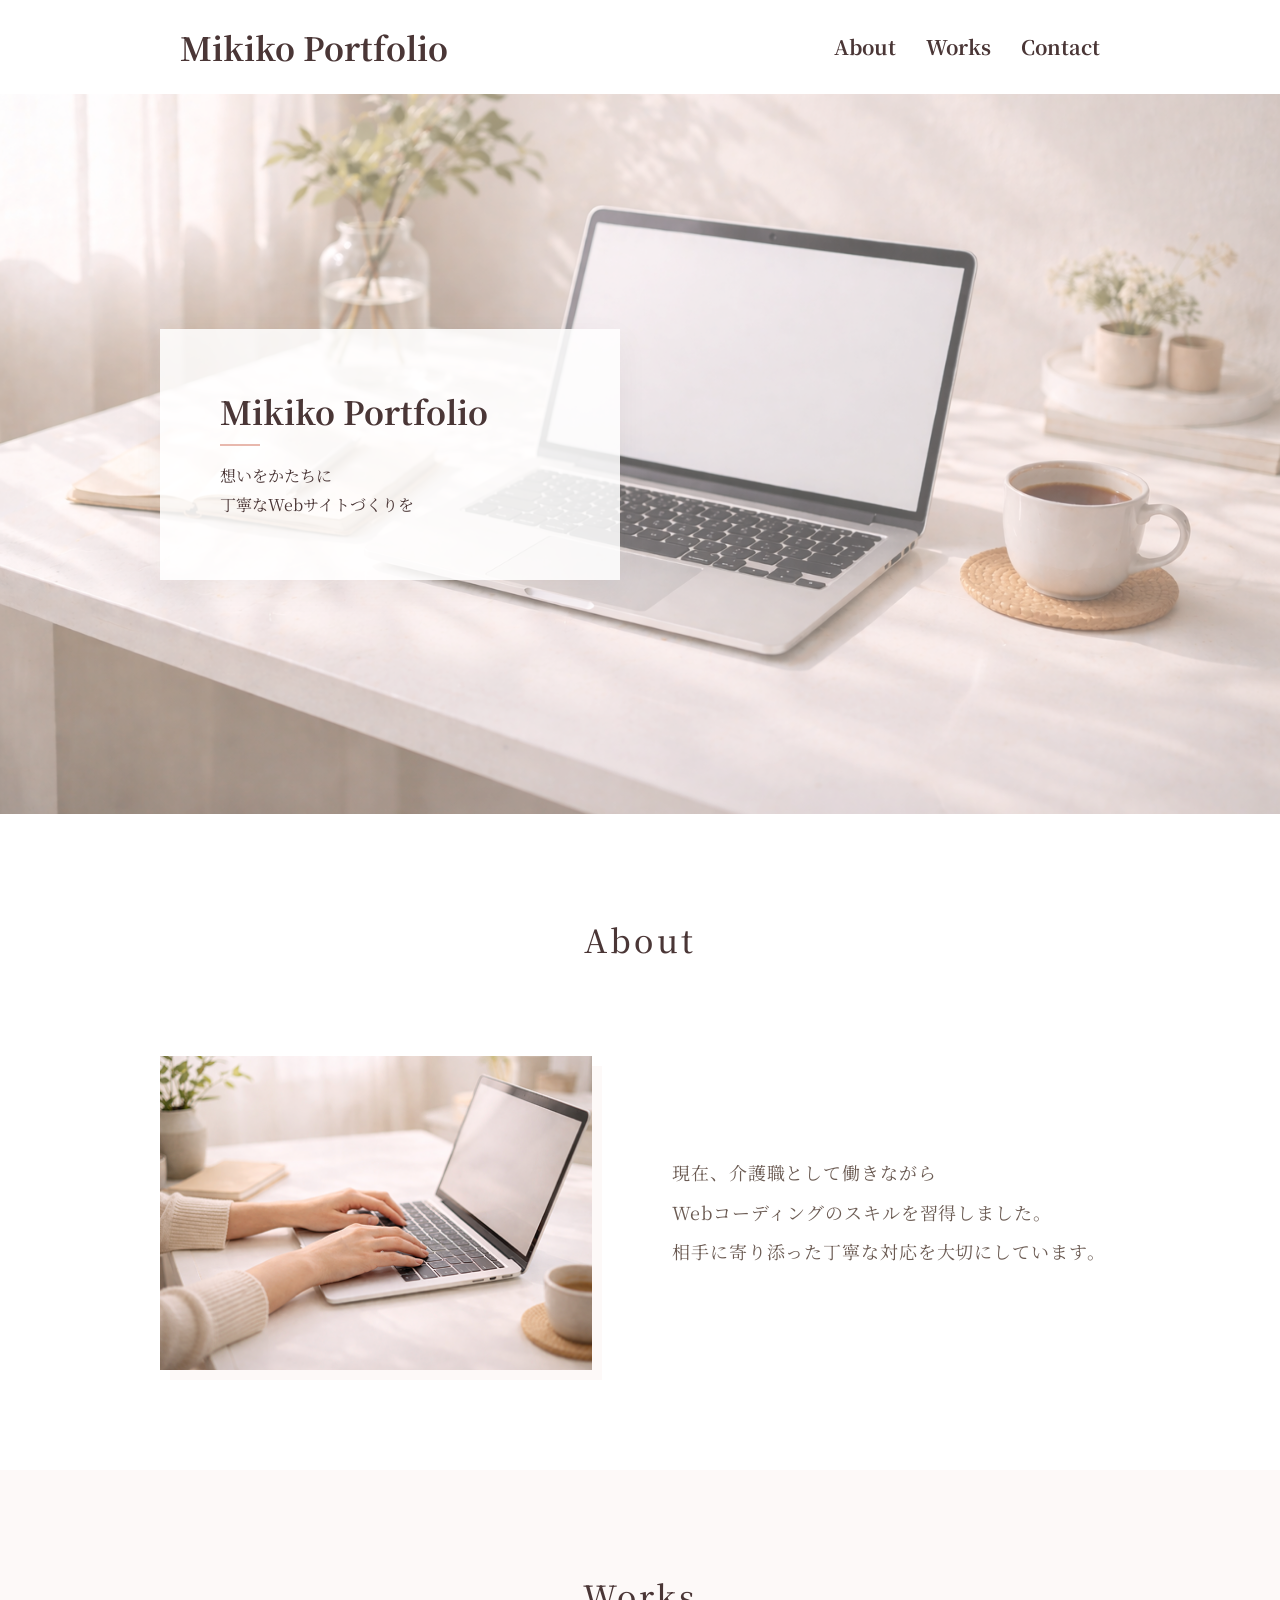
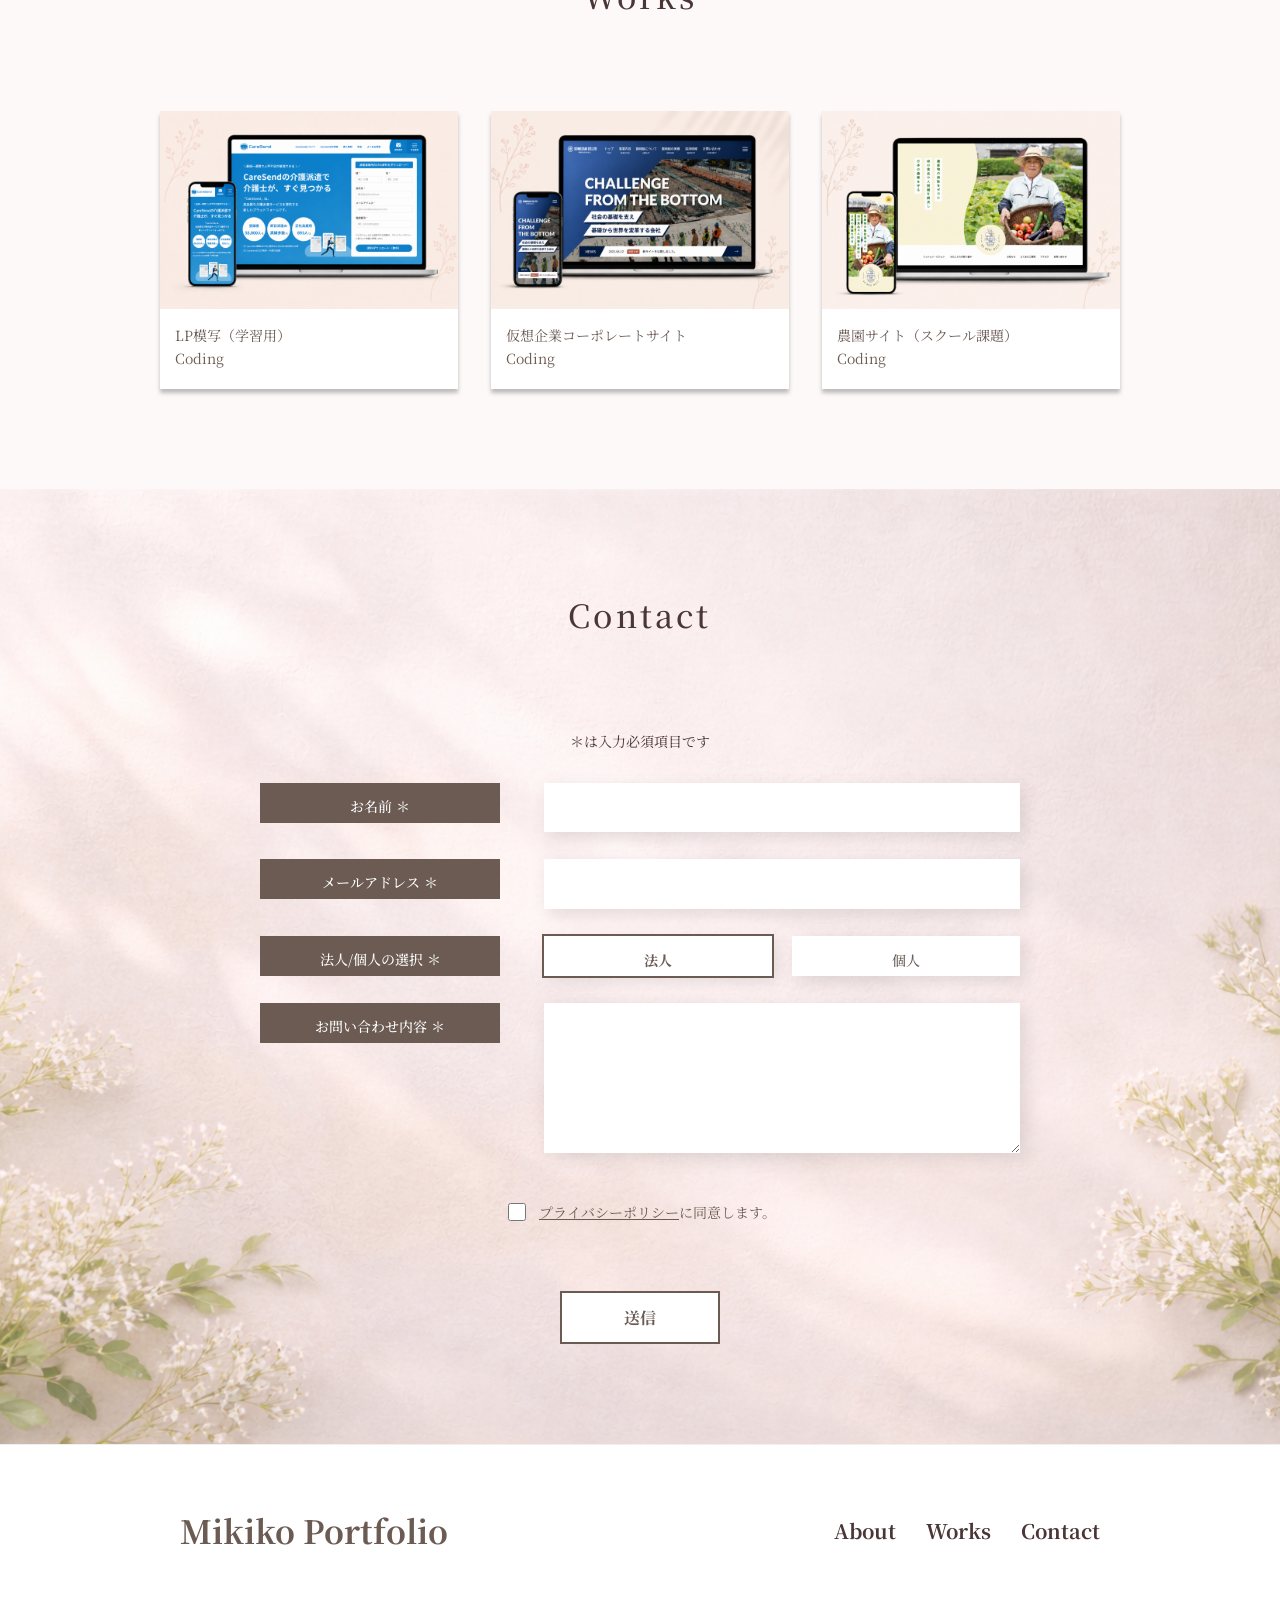
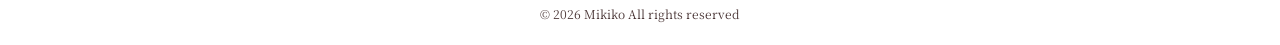
==== commit 2747ab92: "2026.5.30 微調整" ====
--- a/index.html
+++ b/index.html
@@ -61,12 +61,11 @@
         <div class="mv__inner">
           <div class="mv__content">
             <p class="mv__title">
-              Mikiko <br />
-              Web Coder Portfolio
+              Mikiko Portfolio
             </p>
             <p class="mv__text">
-              想いを丁寧に、コードに込める。<br />
-              寄り添うWebコーダー
+            想いをかたちに<br />
+            丁寧なWebサイトづくりを
             </p>
           </div>
         </div>
@@ -149,7 +148,11 @@
             data-aos-duration="1000"
           >
             <p class="contact__text">＊は入力必須項目です</p>
-            <div class="form-inner">
+            <form
+              class="form-inner"
+              action="https://formspree.io/f/mgoqzeyk"
+              method="POST"
+                   >
               <div class="form-group">
                 <label for="your-name">お名前 ＊</label>
                 <input type="text" id="your-name" name="your-name" />
@@ -184,7 +187,7 @@
               </div>
               <div class="form-group">
                 <label for="your-message">お問い合わせ内容 ＊</label>
-                <textarea id="your-massage" name="your-messge"></textarea>
+                <textarea id="your-massage" name="your-massage"></textarea>
               </div>
 
               <div class="form-privacy">
@@ -199,7 +202,7 @@
               </div>
 
               <button type="submit" class="form-btn">送信</button>
-            </div>
+            </form>
           </div>
         </div>
       </section>
--- a/css/style.css
+++ b/css/style.css
@@ -1146,11 +1146,11 @@
 *::after {
   -webkit-box-sizing: border-box;
           box-sizing: border-box;
-  font-family: "Noto Serif JP", serif !important;
+  font-family: "Noto Serif JP", serif;
 }
 
 body {
-  font-family: "Noto Sans JP", sans-serif;
+  font-family: "Noto Serif JP", serif;
   color: #4A3636;
   line-height: 1.6;
   background-color: #fff;
@@ -1163,7 +1163,7 @@
 .sec__ttl {
   font-family: "Noto Serif JP", serif;
   text-align: center;
-  font-style: 32px;
+  font-size: 24px;
   font-weight: 500;
   margin-bottom: 80px;
 }
@@ -1413,6 +1413,21 @@
   font-weight: 700;
   line-height: 1.4;
   margin-bottom: 16px;
+}
+.mv__title::after {
+  content: "";
+  display: block;
+  width: 40px;
+  height: 2px;
+  background: #e8b8ad;
+  margin-top: 10px;
+  margin-left: auto;
+  margin-right: auto;
+}
+@media screen and (min-width: 768px) {
+  .mv__title::after {
+    margin-left: 0;
+  }
 }
 @media screen and (min-width: 1025px) {
   .mv__title {
